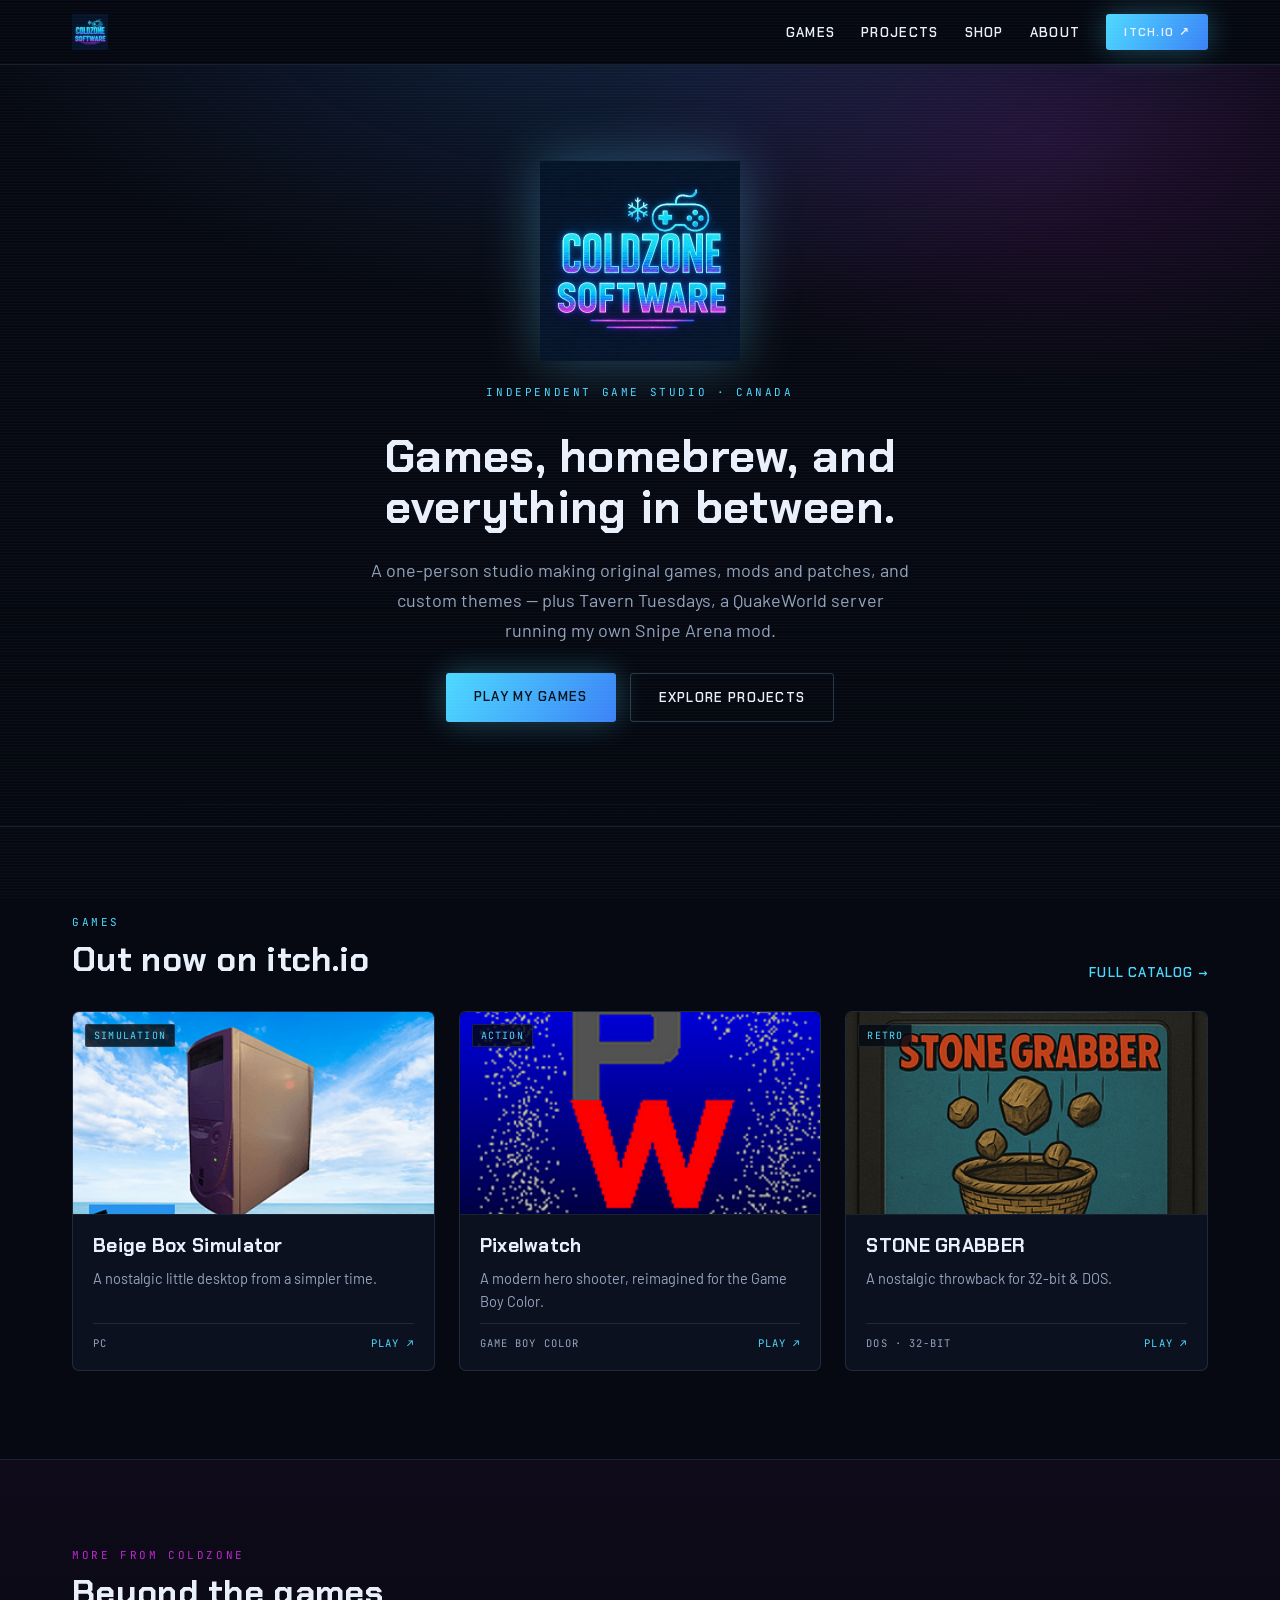
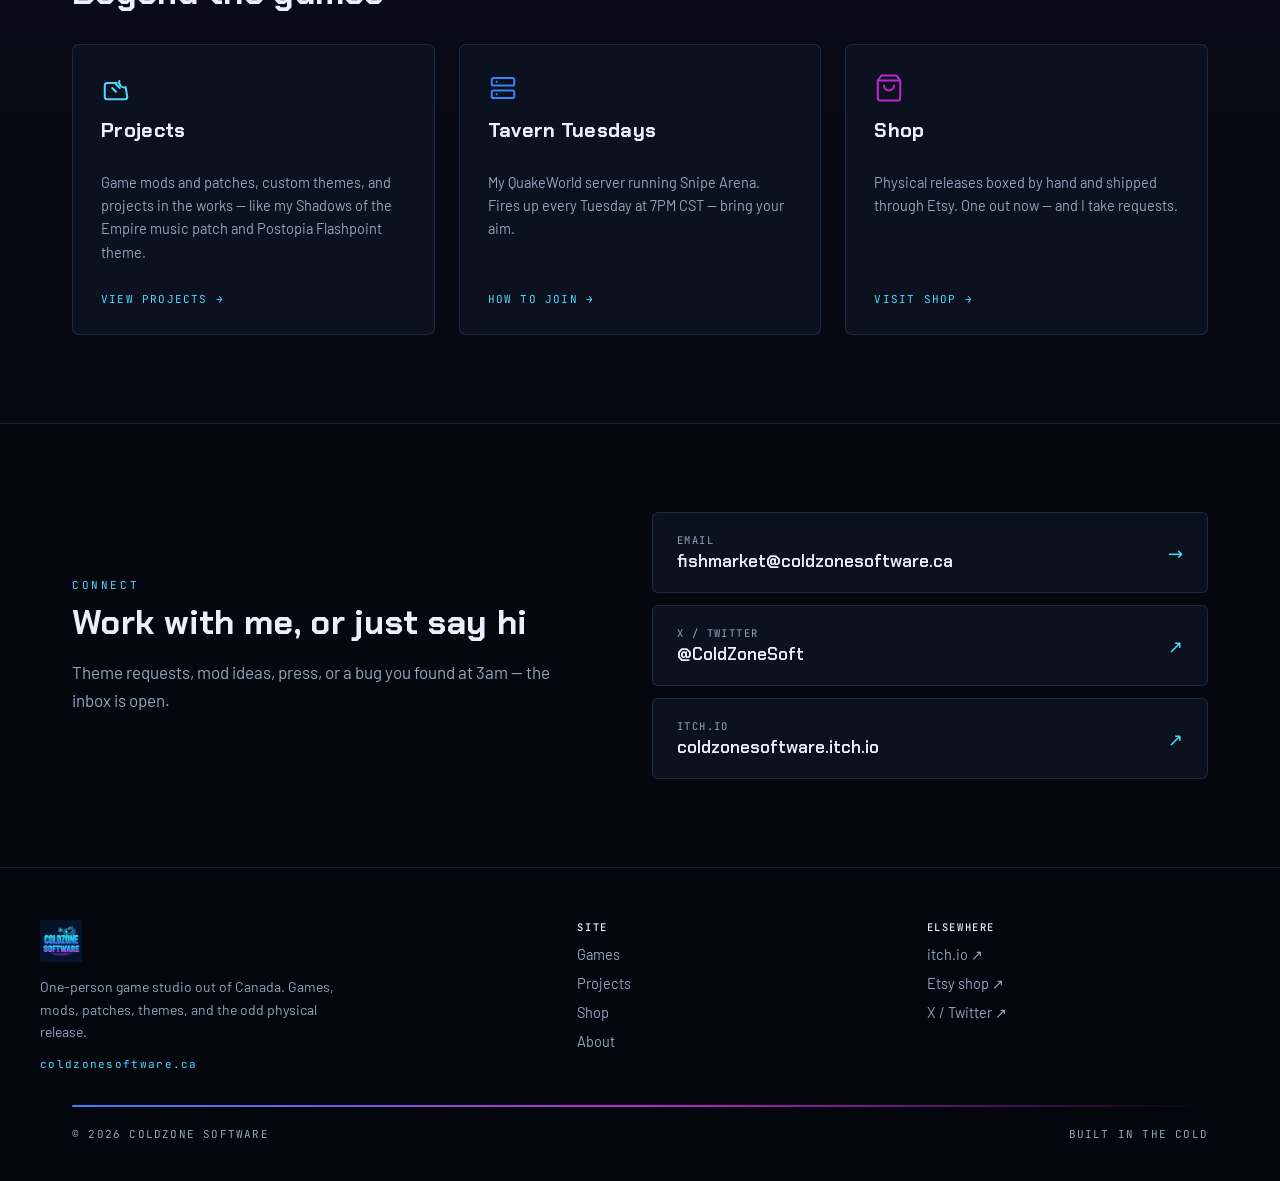
==== index.html @ 357dd663 "Add files via upload" ====
<!doctype html>
<html lang="en">
<head>
<meta charset="utf-8">
<meta name="viewport" content="width=device-width, initial-scale=1">
<title>ColdZone Software — Independent Game Studio</title>
<meta name="description" content="ColdZone Software — a one-person game studio out of Canada. Games, mods, patches, custom themes, and Tavern Tuesdays on QuakeWorld.">
<link rel="icon" href="assets/logo.jpg">
<link rel="preconnect" href="https://fonts.googleapis.com">
<link rel="preconnect" href="https://fonts.gstatic.com" crossorigin>
<link rel="stylesheet" href="https://fonts.googleapis.com/css2?family=Chakra+Petch:wght@500;600;700&family=Barlow:wght@400;500;600&family=JetBrains+Mono:wght@400;500&display=swap">
<link rel="stylesheet" href="assets/styles.css">
</head>
<body>
<div class="scanlines" aria-hidden="true"></div>

<!-- ============ HEADER ============ -->
<header class="nav">
  <div class="wrap">
    <a href="index.html" aria-label="ColdZone Software — home"><img class="nav-logo" src="assets/logo.jpg" alt="ColdZone Software"></a>
    <nav class="nav-links">
      <a href="index.html#games">GAMES</a>
      <a href="projects.html">PROJECTS</a>
      <a href="shop.html">SHOP</a>
      <a href="about.html">ABOUT</a>
      <a class="btn sm" href="https://coldzonesoftware.itch.io/" target="_blank" rel="noopener noreferrer">ITCH.IO ↗</a>
    </nav>
  </div>
</header>

<!-- ============ HERO ============ -->
<section class="hero" id="top">
  <div class="hero-glow" aria-hidden="true"></div>
  <div class="hero-grid" aria-hidden="true"></div>
  <div class="hero-inner">
    <img class="hero-logo" src="assets/logo.jpg" alt="ColdZone Software logo">
    <p class="eyebrow">INDEPENDENT GAME STUDIO · CANADA</p>
    <h1 class="h1" style="max-width:640px">Games, homebrew, and everything in between.</h1>
    <p class="lede">A one-person studio making original games, mods and patches, and custom themes — plus Tavern Tuesdays, a QuakeWorld server running my own Snipe Arena mod.</p>
    <div class="btn-row">
      <a class="btn" href="https://coldzonesoftware.itch.io/" target="_blank" rel="noopener noreferrer">PLAY MY GAMES</a>
      <a class="ghost" href="projects.html">EXPLORE PROJECTS</a>
    </div>
  </div>
</section>

<!-- ============ GAMES ============ -->
<section class="section" id="games">
  <div class="wrap">
    <div class="sec-head">
      <div>
        <p class="eyebrow">GAMES</p>
        <h2 class="h2">Out now on itch.io</h2>
      </div>
      <a class="arrow" href="https://coldzonesoftware.itch.io/" target="_blank" rel="noopener noreferrer">FULL CATALOG →</a>
    </div>

    <div class="grid g3">
      <a class="card link" href="https://coldzonesoftware.itch.io/" target="_blank" rel="noopener noreferrer">
        <div class="card-media"><img src="assets/beige-box.png" alt="Beige Box Simulator cover"><span class="tag">SIMULATION</span></div>
        <div class="card-body">
          <h3>Beige Box Simulator</h3>
          <p>A nostalgic little desktop from a simpler time.</p>
          <div class="card-foot"><span>PC</span><span style="color:var(--accent)">PLAY ↗</span></div>
        </div>
      </a>
      <a class="card link" href="https://coldzonesoftware.itch.io/" target="_blank" rel="noopener noreferrer">
        <div class="card-media"><img src="assets/pixelwatch.png" alt="Pixelwatch cover"><span class="tag">ACTION</span></div>
        <div class="card-body">
          <h3>Pixelwatch</h3>
          <p>A modern hero shooter, reimagined for the Game Boy Color.</p>
          <div class="card-foot"><span>GAME BOY COLOR</span><span style="color:var(--accent)">PLAY ↗</span></div>
        </div>
      </a>
      <a class="card link" href="https://coldzonesoftware.itch.io/" target="_blank" rel="noopener noreferrer">
        <div class="card-media"><img src="assets/stone-grabber.png" alt="STONE GRABBER cover"><span class="tag">RETRO</span></div>
        <div class="card-body">
          <h3>STONE GRABBER</h3>
          <p>A nostalgic throwback for 32-bit &amp; DOS.</p>
          <div class="card-foot"><span>DOS · 32-BIT</span><span style="color:var(--accent)">PLAY ↗</span></div>
        </div>
      </a>
    </div>
  </div>
</section>

<!-- ============ MORE FROM COLDZONE ============ -->
<section class="section divider tint-purple">
  <div class="wrap">
    <div style="margin-bottom:30px">
      <p class="eyebrow alt">MORE FROM COLDZONE</p>
      <h2 class="h2">Beyond the games</h2>
    </div>
    <div class="grid g3">
      <a class="card link pad" href="projects.html">
        <svg class="icon" viewBox="0 0 24 24" fill="none" stroke="#4dd9ff" stroke-width="1.6" stroke-linecap="round" stroke-linejoin="round" aria-hidden="true"><path d="M14.7 6.3a4 4 0 0 0 5 5L21 19a2 2 0 0 1-2 2H5a2 2 0 0 1-2-2v-9a2 2 0 0 1 2-2h7.7"></path><path d="m9 12 3 3"></path><path d="m12 9 3 3"></path></svg>
        <h3 style="font-size:20px;font-weight:700">Projects</h3>
        <p class="muted" style="font-size:14.5px;line-height:1.6;flex-grow:1">Game mods and patches, custom themes, and projects in the works — like my Shadows of the Empire music patch and Postopia Flashpoint theme.</p>
        <span class="mono" style="font-size:11px;letter-spacing:1.2px;color:var(--accent)">VIEW PROJECTS →</span>
      </a>
      <a class="card link pad" href="projects.html#servers">
        <svg class="icon" viewBox="0 0 24 24" fill="none" stroke="#3b82f6" stroke-width="1.6" stroke-linecap="round" stroke-linejoin="round" aria-hidden="true"><rect x="3" y="4" width="18" height="6" rx="1.5"></rect><rect x="3" y="14" width="18" height="6" rx="1.5"></rect><path d="M7 7h.01M7 17h.01"></path></svg>
        <h3 style="font-size:20px;font-weight:700">Tavern Tuesdays</h3>
        <p class="muted" style="font-size:14.5px;line-height:1.6;flex-grow:1">My QuakeWorld server running Snipe Arena. Fires up every Tuesday at 7PM CST — bring your aim.</p>
        <span class="mono" style="font-size:11px;letter-spacing:1.2px;color:var(--accent)">HOW TO JOIN →</span>
      </a>
      <a class="card link pad" href="shop.html">
        <svg class="icon" viewBox="0 0 24 24" fill="none" stroke="#c026d3" stroke-width="1.6" stroke-linecap="round" stroke-linejoin="round" aria-hidden="true"><path d="M6 2 3 6v14a2 2 0 0 0 2 2h14a2 2 0 0 0 2-2V6l-3-4z"></path><path d="M3 6h18"></path><path d="M16 10a4 4 0 0 1-8 0"></path></svg>
        <h3 style="font-size:20px;font-weight:700">Shop</h3>
        <p class="muted" style="font-size:14.5px;line-height:1.6;flex-grow:1">Physical releases boxed by hand and shipped through Etsy. One out now — and I take requests.</p>
        <span class="mono" style="font-size:11px;letter-spacing:1.2px;color:var(--accent)">VISIT SHOP →</span>
      </a>
    </div>
  </div>
</section>

<!-- ============ CONNECT ============ -->
<section class="section divider" id="contact" style="background:#04070e">
  <div class="wrap grid g2 center">
    <div>
      <p class="eyebrow">CONNECT</p>
      <h2 class="h2">Work with me, or just say hi</h2>
      <p class="muted" style="margin:14px 0 0;font-size:17px;line-height:1.65;max-width:480px">Theme requests, mod ideas, press, or a bug you found at 3am — the inbox is open.</p>
    </div>
    <div class="stack gap12">
      <a class="contact-row" href="mailto:fishmarket@coldzonesoftware.ca">
        <span class="stack" style="gap:3px"><span class="k">EMAIL</span><span class="v">fishmarket@coldzonesoftware.ca</span></span>
        <span aria-hidden="true" style="color:var(--accent);font-size:18px">→</span>
      </a>
      <a class="contact-row" href="https://x.com/ColdZoneSoft" target="_blank" rel="noopener noreferrer">
        <span class="stack" style="gap:3px"><span class="k">X / TWITTER</span><span class="v">@ColdZoneSoft</span></span>
        <span aria-hidden="true" style="color:var(--accent);font-size:18px">↗</span>
      </a>
      <a class="contact-row" href="https://coldzonesoftware.itch.io/" target="_blank" rel="noopener noreferrer">
        <span class="stack" style="gap:3px"><span class="k">ITCH.IO</span><span class="v">coldzonesoftware.itch.io</span></span>
        <span aria-hidden="true" style="color:var(--accent);font-size:18px">↗</span>
      </a>
    </div>
  </div>
</section>

<!-- ============ FOOTER ============ -->
<footer class="foot">
  <div class="wrap foot-grid">
    <div class="stack gap14">
      <img src="assets/logo.jpg" alt="ColdZone Software" style="height:42px;width:auto">
      <p class="muted" style="margin:0;font-size:14px;line-height:1.6;max-width:300px">One-person game studio out of Canada. Games, mods, patches, themes, and the odd physical release.</p>
      <p class="mono" style="margin:0;font-size:11px;letter-spacing:1.3px;color:var(--accent)">coldzonesoftware.ca</p>
    </div>
    <div class="foot-col">
      <h4>SITE</h4>
      <a href="index.html#games">Games</a>
      <a href="projects.html">Projects</a>
      <a href="shop.html">Shop</a>
      <a href="about.html">About</a>
    </div>
    <div class="foot-col">
      <h4>ELSEWHERE</h4>
      <a href="https://coldzonesoftware.itch.io/" target="_blank" rel="noopener noreferrer">itch.io ↗</a>
      <a href="https://www.etsy.com/shop/ColdZoneSoftware" target="_blank" rel="noopener noreferrer">Etsy shop ↗</a>
      <a href="https://x.com/ColdZoneSoft" target="_blank" rel="noopener noreferrer">X / Twitter ↗</a>
    </div>
  </div>
  <div class="wrap">
    <div class="foot-line" aria-hidden="true"></div>
    <div class="foot-bar"><span>© 2026 COLDZONE SOFTWARE</span><span>BUILT IN THE COLD</span></div>
  </div>
</footer>

</body>
</html>
---- assets/styles.css ----
/* ============================================================
   ColdZone Software — site styles
   Edit colours, fonts and spacing here in one place.
   ============================================================ */

:root{
  --bg:#060911;
  --surface:#0c111f;
  --surface2:#121a2c;
  --line:rgba(150,190,230,0.14);
  --line-strong:rgba(150,190,230,0.26);
  --text:#eaf0fb;
  --muted:#94a4be;
  --accent:#4dd9ff;   /* main neon (cyan)  — change to re-tint the whole site */
  --accent2:#c026d3;  /* secondary neon (magenta) */
  --blue:#3b82f6;
  --green:#3ddc84;
  --display:'Chakra Petch',system-ui,sans-serif;
  --body:'Barlow',system-ui,sans-serif;
  --mono:'JetBrains Mono',ui-monospace,monospace;
  --max:1200px;
}

*{box-sizing:border-box}
html{scroll-behavior:smooth}
body{
  margin:0;
  background:var(--bg);
  color:var(--text);
  font-family:var(--body);
  -webkit-font-smoothing:antialiased;
  overflow-x:hidden;
}
h1,h2,h3,h4{font-family:var(--display);margin:0;letter-spacing:.3px}
a{color:var(--accent);text-decoration:none}
img{display:block;max-width:100%}
::selection{background:var(--accent2);color:#fff}

.wrap{max-width:var(--max);margin:0 auto;padding-left:32px;padding-right:32px}
.mono{font-family:var(--mono)}
.muted{color:var(--muted)}

/* scanline overlay ------------------------------------------------ */
.scanlines{
  position:fixed;inset:0;pointer-events:none;z-index:500;
  background-image:repeating-linear-gradient(rgba(255,255,255,.025) 0 1px, transparent 1px 3px);
}

/* header / nav ---------------------------------------------------- */
.nav{
  position:sticky;top:0;z-index:400;width:100%;
  background:rgba(6,9,17,.88);backdrop-filter:blur(12px);
  border-bottom:1px solid var(--line);
}
.nav .wrap{display:flex;align-items:center;justify-content:space-between;gap:24px;padding-top:14px;padding-bottom:14px}
.nav-logo{height:36px;width:auto}
.nav-links{display:flex;align-items:center;gap:26px;font-family:var(--display);font-size:13px;font-weight:600;letter-spacing:1.3px}
.nav-links a{color:var(--text);transition:color .15s ease}
.nav-links a:hover,.nav-links a.active{color:var(--accent)}

/* buttons --------------------------------------------------------- */
.btn,.ghost{
  font-family:var(--display);font-size:13px;font-weight:600;letter-spacing:1.3px;
  padding:15px 28px;border-radius:3px;display:inline-block;cursor:pointer;
  transition:filter .15s ease,transform .15s ease,border-color .15s ease,background .15s ease,color .15s ease;
}
.btn{color:#04121a;background:linear-gradient(120deg,var(--accent),var(--blue));box-shadow:0 0 30px rgba(77,217,255,.32);border:0}
.btn:hover{filter:brightness(1.08);transform:translateY(-1px)}
.btn.alt{color:#0b0313;background:linear-gradient(120deg,var(--accent),var(--accent2));box-shadow:0 0 30px rgba(192,38,212,.35)}
.ghost{color:var(--text);border:1px solid var(--line-strong);background:transparent}
.ghost:hover{border-color:var(--accent);color:var(--accent);background:rgba(77,217,255,.06)}
.btn.sm,.ghost.sm{font-size:12px;padding:10px 18px}
.arrow{display:inline-flex;align-items:center;gap:9px;font-family:var(--display);font-size:13px;font-weight:600;letter-spacing:1.2px;color:var(--accent);transition:gap .15s ease}
.arrow:hover{gap:14px}

/* sections -------------------------------------------------------- */
.section{padding:88px 0}
.section.tight{padding:64px 0}
.eyebrow{margin:0 0 8px;font-family:var(--mono);font-size:11px;letter-spacing:2.6px;color:var(--accent)}
.eyebrow.alt{color:var(--accent2)}
.h1{font-size:46px;font-weight:700;line-height:1.1}
.h2{font-size:34px;font-weight:700}
.sec-head{display:flex;align-items:flex-end;justify-content:space-between;gap:24px;margin-bottom:30px;flex-wrap:wrap}
.divider{border-top:1px solid var(--line)}
.tint-purple{background:linear-gradient(180deg, rgba(192,38,212,.05), transparent 55%)}
.tint-blue{background:linear-gradient(180deg, rgba(59,130,246,.05), transparent 55%)}

/* hero ------------------------------------------------------------ */
.hero{position:relative;overflow:hidden;border-bottom:1px solid var(--line)}
.hero-glow{position:absolute;inset:0;background-image:radial-gradient(1100px 520px at 50% -10%, rgba(59,130,246,.2), transparent 62%), radial-gradient(760px 420px at 82% 10%, rgba(192,38,212,.15), transparent 60%)}
.hero-grid{position:absolute;left:0;right:0;bottom:0;height:240px;overflow:hidden}
.hero-grid::before{content:"";position:absolute;left:-30%;right:-30%;bottom:-60px;height:420px;background-image:repeating-linear-gradient(rgba(77,217,255,.16) 0 1px, transparent 1px 58px), repeating-linear-gradient(90deg, rgba(77,217,255,.16) 0 1px, transparent 1px 58px);transform:perspective(300px) rotateX(64deg);transform-origin:bottom center}
.hero-grid::after{content:"";position:absolute;inset:0;background-image:linear-gradient(to bottom, var(--bg) 0%, rgba(6,9,17,0) 45%, var(--bg) 100%)}
.hero-inner{position:relative;max-width:820px;margin:0 auto;padding:96px 32px 104px;display:flex;flex-direction:column;align-items:center;text-align:center;gap:24px}
.hero-logo{width:200px;max-width:70vw;height:auto;filter:drop-shadow(0 0 28px rgba(93,201,255,.35))}
.lede{font-size:18px;line-height:1.65;color:var(--muted);max-width:540px;margin:0}
.btn-row{display:flex;gap:14px;flex-wrap:wrap;justify-content:center;padding-top:4px}

/* page hero (inner pages) ---------------------------------------- */
.page-hero{position:relative;overflow:hidden;border-bottom:1px solid var(--line)}
.page-hero .wrap{position:relative;padding-top:70px;padding-bottom:52px}

/* grids ----------------------------------------------------------- */
.grid{display:grid;gap:24px}
.g2{grid-template-columns:repeat(2,minmax(0,1fr))}
.g3{grid-template-columns:repeat(3,minmax(0,1fr))}
.g4{grid-template-columns:repeat(4,minmax(0,1fr))}

/* cards ----------------------------------------------------------- */
.card{
  display:flex;flex-direction:column;background:var(--surface);
  border:1px solid var(--line);border-radius:7px;overflow:hidden;color:var(--text);
  transition:transform .18s ease,border-color .18s ease,box-shadow .18s ease;
}
.card.link:hover{transform:translateY(-3px);border-color:rgba(77,217,255,.45);box-shadow:0 14px 44px rgba(0,0,0,.6)}
.card.pad{padding:28px;gap:14px}
.card-media{position:relative;aspect-ratio:16/9;background:#050810;border-bottom:1px solid var(--line);overflow:hidden}
.card-media.sq{aspect-ratio:1/1}
.card-media img{position:absolute;inset:0;width:100%;height:100%;object-fit:cover}
.card-media img.fit{object-fit:contain}
.card-media img.fit.pad{padding:24px}
.tag{position:absolute;top:12px;left:12px;font-family:var(--mono);font-size:10px;letter-spacing:1.2px;padding:4px 8px;border-radius:2px;background:rgba(6,9,17,.82);border:1px solid var(--line);color:var(--accent)}
.tag.green{background:rgba(61,220,132,.14);color:var(--green)}
.tag.dev{background:rgba(192,38,212,.14);color:#e879f9}
.card-body{padding:18px 20px 20px;display:flex;flex-direction:column;gap:9px;flex-grow:1}
.card-body h3{font-size:19px;font-weight:700}
.card-body p{margin:0;font-size:14.5px;line-height:1.6;color:var(--muted);flex-grow:1}
.card-foot{display:flex;align-items:center;justify-content:space-between;gap:12px;padding-top:12px;border-top:1px solid var(--line);font-family:var(--mono);font-size:10.5px;letter-spacing:1.1px;color:var(--muted)}
.chip{font-family:var(--mono);font-size:10px;letter-spacing:1px;padding:4px 8px;border-radius:2px;background:rgba(150,190,230,.08);color:var(--muted)}
.chips{display:flex;gap:8px;flex-wrap:wrap}
.icon{width:30px;height:30px}

/* section sub-labels --------------------------------------------- */
.subhead{display:flex;align-items:center;gap:12px;margin:28px 0 20px}
.subhead .dot{width:8px;height:8px;border-radius:50%;display:inline-block}
.subhead .rule{flex-grow:1;height:1px;background:var(--line)}
.subhead h3{font-family:var(--mono);font-size:12px;font-weight:500;letter-spacing:2px;color:var(--text)}

/* filter tabs ----------------------------------------------------- */
.filters{position:sticky;top:65px;z-index:300;background:rgba(6,9,17,.92);backdrop-filter:blur(12px);border-bottom:1px solid var(--line)}
.filters .wrap{display:flex;align-items:center;gap:10px;flex-wrap:wrap;padding-top:16px;padding-bottom:16px}
.tab{font-family:var(--display);font-size:13px;font-weight:600;letter-spacing:1.1px;padding:11px 20px;border-radius:3px;border:1px solid var(--line);background:transparent;color:var(--muted);cursor:pointer;transition:all .15s ease}
.tab:hover{color:var(--text);border-color:var(--line-strong)}
.tab.active{background:rgba(77,217,255,.1);border-color:rgba(77,217,255,.5);color:var(--accent);box-shadow:0 0 18px rgba(77,217,255,.15)}

/* server panel ---------------------------------------------------- */
.server{display:grid;grid-template-columns:1.15fr 1fr;border:1px solid var(--line-strong);border-radius:9px;overflow:hidden;background:var(--surface);box-shadow:0 22px 70px rgba(0,0,0,.5)}
.server-main{padding:32px 38px;display:flex;flex-direction:column;gap:14px;border-right:1px solid var(--line)}
.server-spec{padding:32px 36px;display:flex;flex-direction:column;justify-content:center;gap:2px;background:var(--surface2);font-family:var(--mono)}
.spec-row{display:flex;justify-content:space-between;gap:16px;padding:14px 0;border-bottom:1px solid var(--line)}
.spec-row:last-child{border-bottom:0}
.spec-row .k{font-size:10.5px;letter-spacing:1.3px;color:var(--muted)}
.spec-row .v{font-size:13px;color:var(--text)}
.spec-row .v.accent{color:var(--accent)}
.badge{font-family:var(--mono);font-size:11px;letter-spacing:1.3px;padding:4px 10px;border-radius:2px}
.badge.qw{background:rgba(77,217,255,.1);color:var(--accent)}
.badge.day{background:rgba(192,38,212,.12);color:#e879f9}

/* contact rows ---------------------------------------------------- */
.contact-row{display:flex;align-items:center;justify-content:space-between;gap:16px;padding:20px 24px;border:1px solid var(--line);border-radius:6px;background:var(--surface);color:var(--text)}
.contact-row:hover{border-color:var(--accent)}
.contact-row .k{font-family:var(--mono);font-size:10.5px;letter-spacing:1.4px;color:var(--muted)}
.contact-row .v{font-family:var(--display);font-size:17px;font-weight:600}

/* footer ---------------------------------------------------------- */
.foot{border-top:1px solid var(--line);background:#03060c}
.foot-grid{display:grid;grid-template-columns:1.6fr 1fr 1fr;gap:36px;padding:52px 0 34px}
.foot a{color:var(--muted);transition:color .15s ease;font-size:14.5px}
.foot a:hover{color:var(--accent)}
.foot h4{font-family:var(--mono);font-size:10.5px;font-weight:500;letter-spacing:1.6px;color:var(--text)}
.foot .stack > img{align-self:flex-start}   /* keep the footer logo its natural size, not stretched */
.foot-col{display:flex;flex-direction:column;gap:11px}
.foot-line{height:2px;width:100%;background-image:linear-gradient(90deg,var(--blue),var(--accent2),transparent);border-radius:2px;margin-bottom:20px}
.foot-bar{display:flex;align-items:center;justify-content:space-between;gap:16px;flex-wrap:wrap;font-family:var(--mono);font-size:11px;letter-spacing:1.2px;color:var(--muted);padding-bottom:40px}

/* utilities ------------------------------------------------------- */
.stack{display:flex;flex-direction:column}
.gap12{gap:12px}.gap14{gap:14px}.gap18{gap:18px}.gap22{gap:22px}
.center{align-items:center}
.mt4{margin-top:4px}.mt8{margin-top:8px}

/* responsive ------------------------------------------------------ */
@media (max-width:1000px){
  .g2,.g3,.g4{grid-template-columns:1fr}
  .section{padding:60px 0}
  .h1{font-size:36px}
  .h2{font-size:26px}
  .wrap{padding-left:20px;padding-right:20px}
  .nav .wrap{flex-wrap:wrap;gap:14px}
  .server{grid-template-columns:1fr}
  .foot-grid{grid-template-columns:1fr;gap:28px}
  .hero-inner{padding:56px 20px 64px}
}
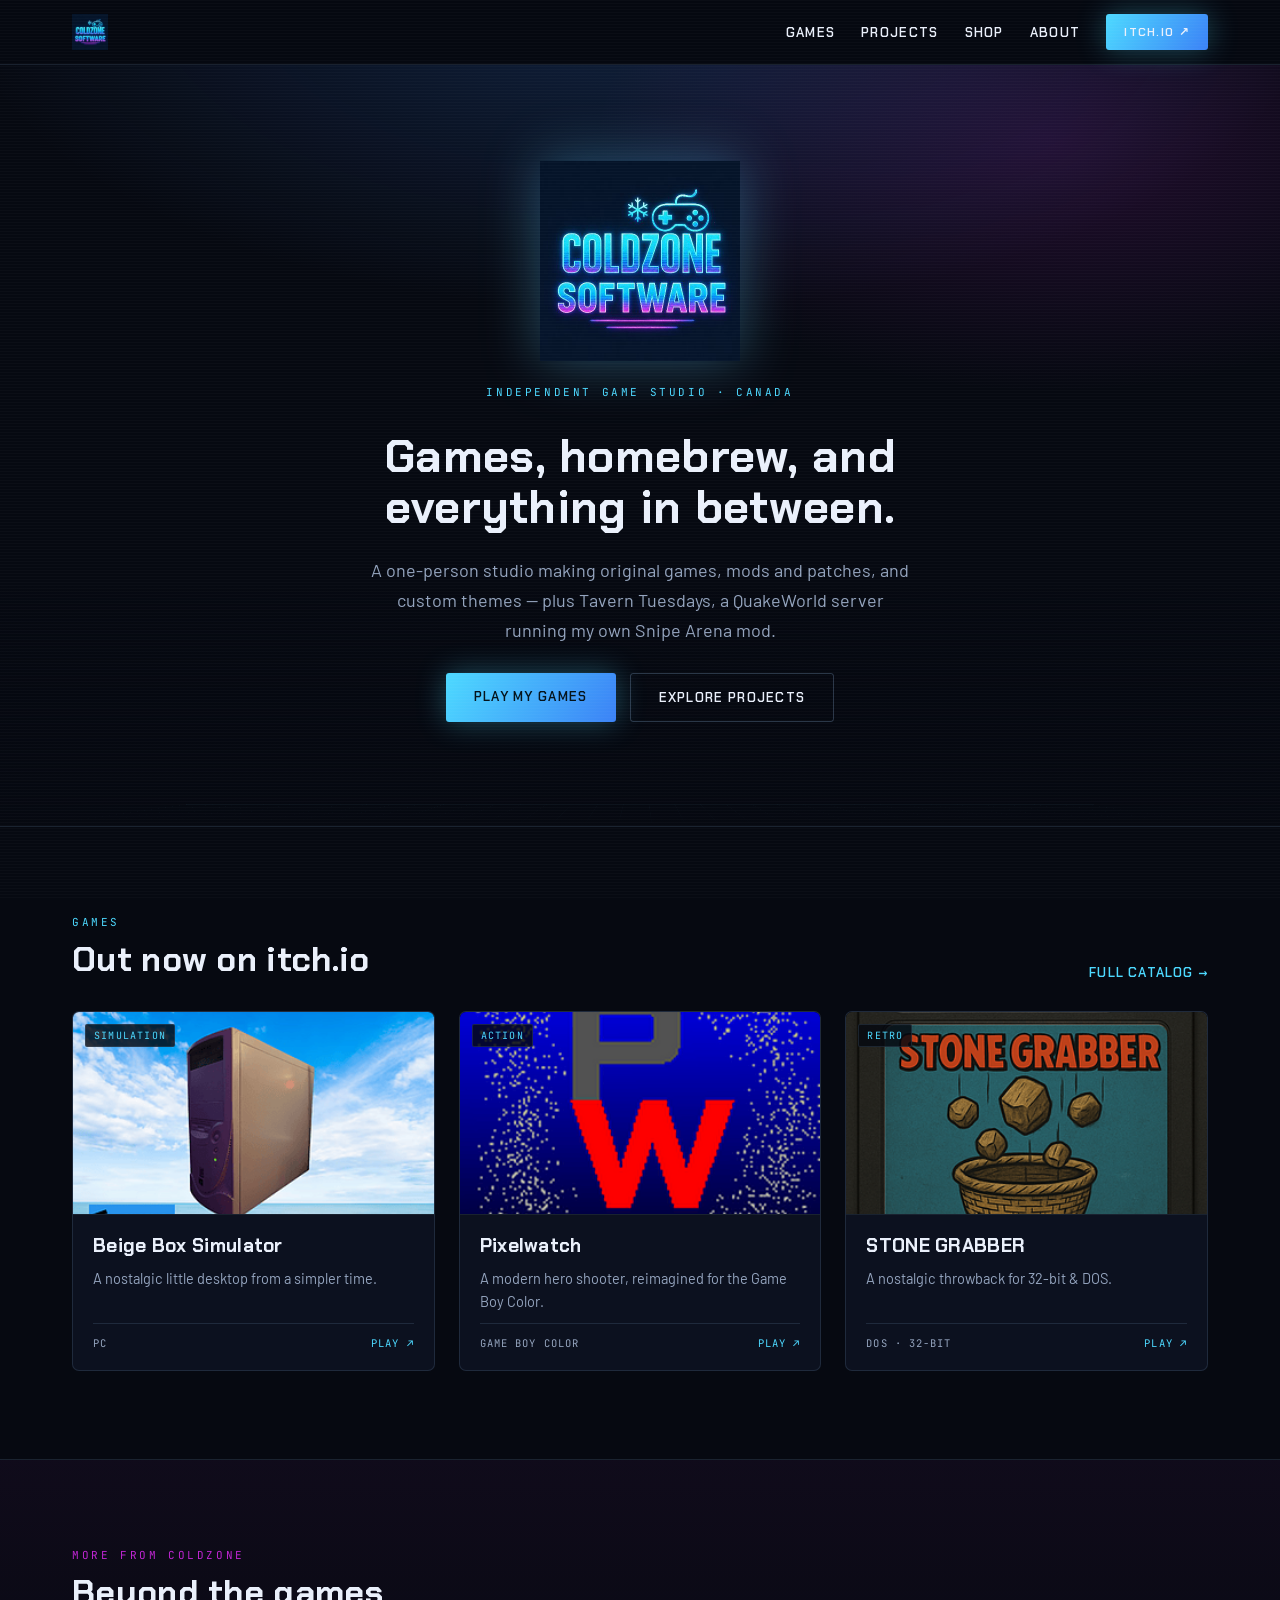
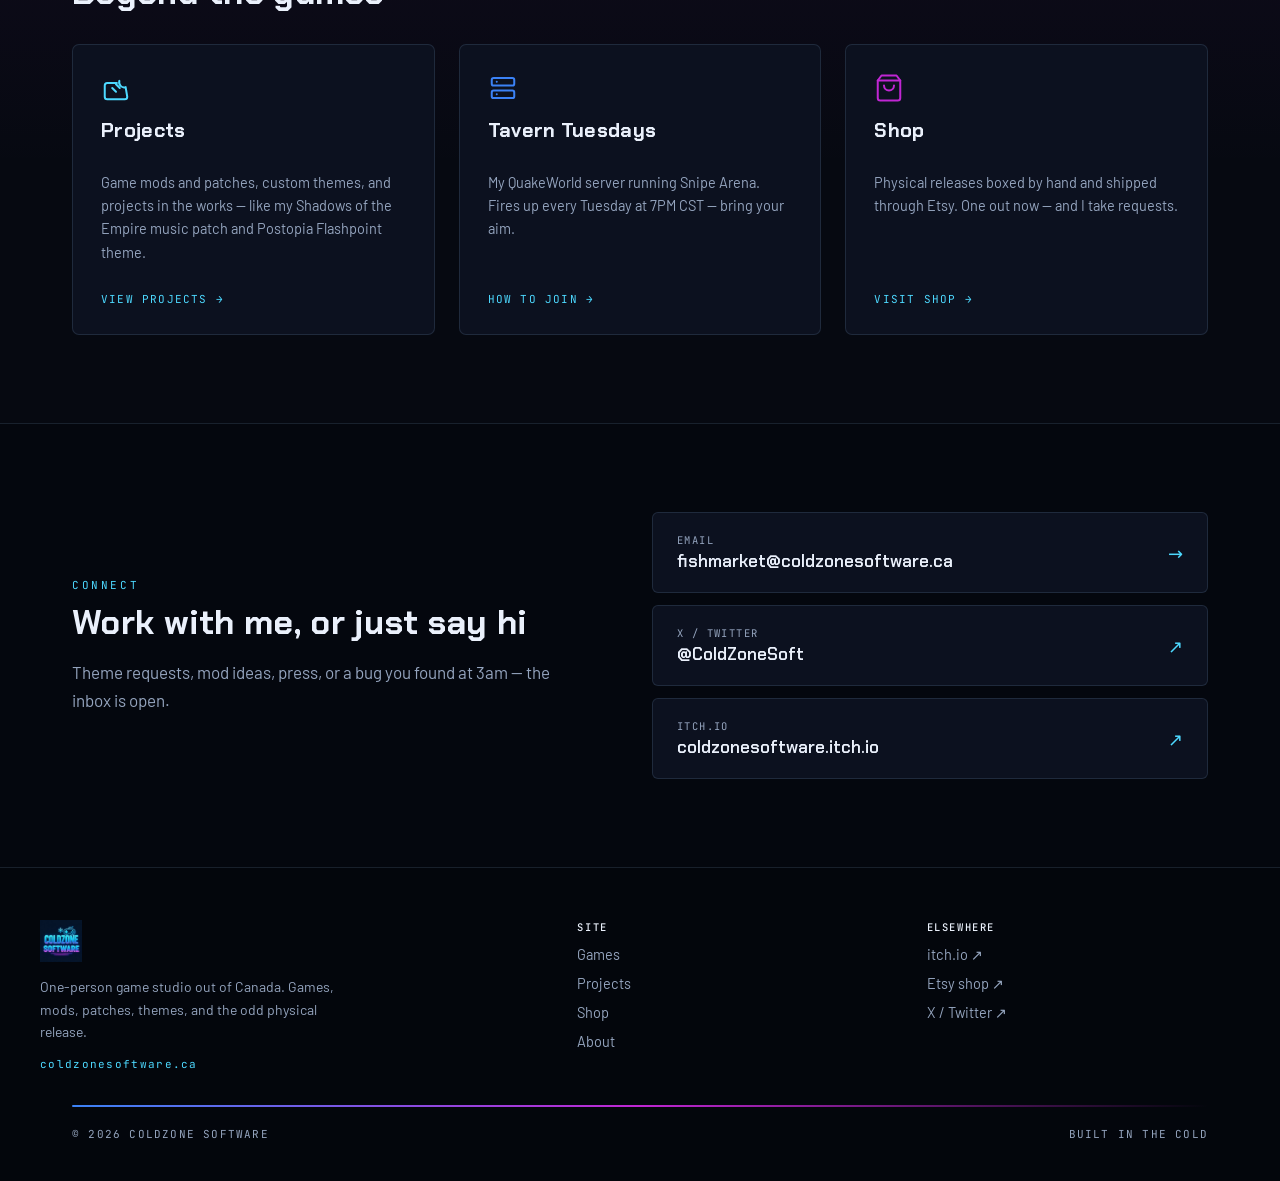
==== commit 54cb0e2d: "Update game links in index.html" ====
--- a/index.html
+++ b/index.html
@@ -56,7 +56,7 @@
     </div>
 
     <div class="grid g3">
-      <a class="card link" href="https://coldzonesoftware.itch.io/" target="_blank" rel="noopener noreferrer">
+      <a class="card link" href="https://coldzonesoftware.itch.io/beige-box-simulator" target="_blank" rel="noopener noreferrer">
         <div class="card-media"><img src="assets/beige-box.png" alt="Beige Box Simulator cover"><span class="tag">SIMULATION</span></div>
         <div class="card-body">
           <h3>Beige Box Simulator</h3>
@@ -64,7 +64,7 @@
           <div class="card-foot"><span>PC</span><span style="color:var(--accent)">PLAY ↗</span></div>
         </div>
       </a>
-      <a class="card link" href="https://coldzonesoftware.itch.io/" target="_blank" rel="noopener noreferrer">
+      <a class="card link" href="https://coldzonesoftware.itch.io/pixelwatch" target="_blank" rel="noopener noreferrer">
         <div class="card-media"><img src="assets/pixelwatch.png" alt="Pixelwatch cover"><span class="tag">ACTION</span></div>
         <div class="card-body">
           <h3>Pixelwatch</h3>
@@ -72,7 +72,7 @@
           <div class="card-foot"><span>GAME BOY COLOR</span><span style="color:var(--accent)">PLAY ↗</span></div>
         </div>
       </a>
-      <a class="card link" href="https://coldzonesoftware.itch.io/" target="_blank" rel="noopener noreferrer">
+      <a class="card link" href="https://coldzonesoftware.itch.io/stone-grabber" target="_blank" rel="noopener noreferrer">
         <div class="card-media"><img src="assets/stone-grabber.png" alt="STONE GRABBER cover"><span class="tag">RETRO</span></div>
         <div class="card-body">
           <h3>STONE GRABBER</h3>
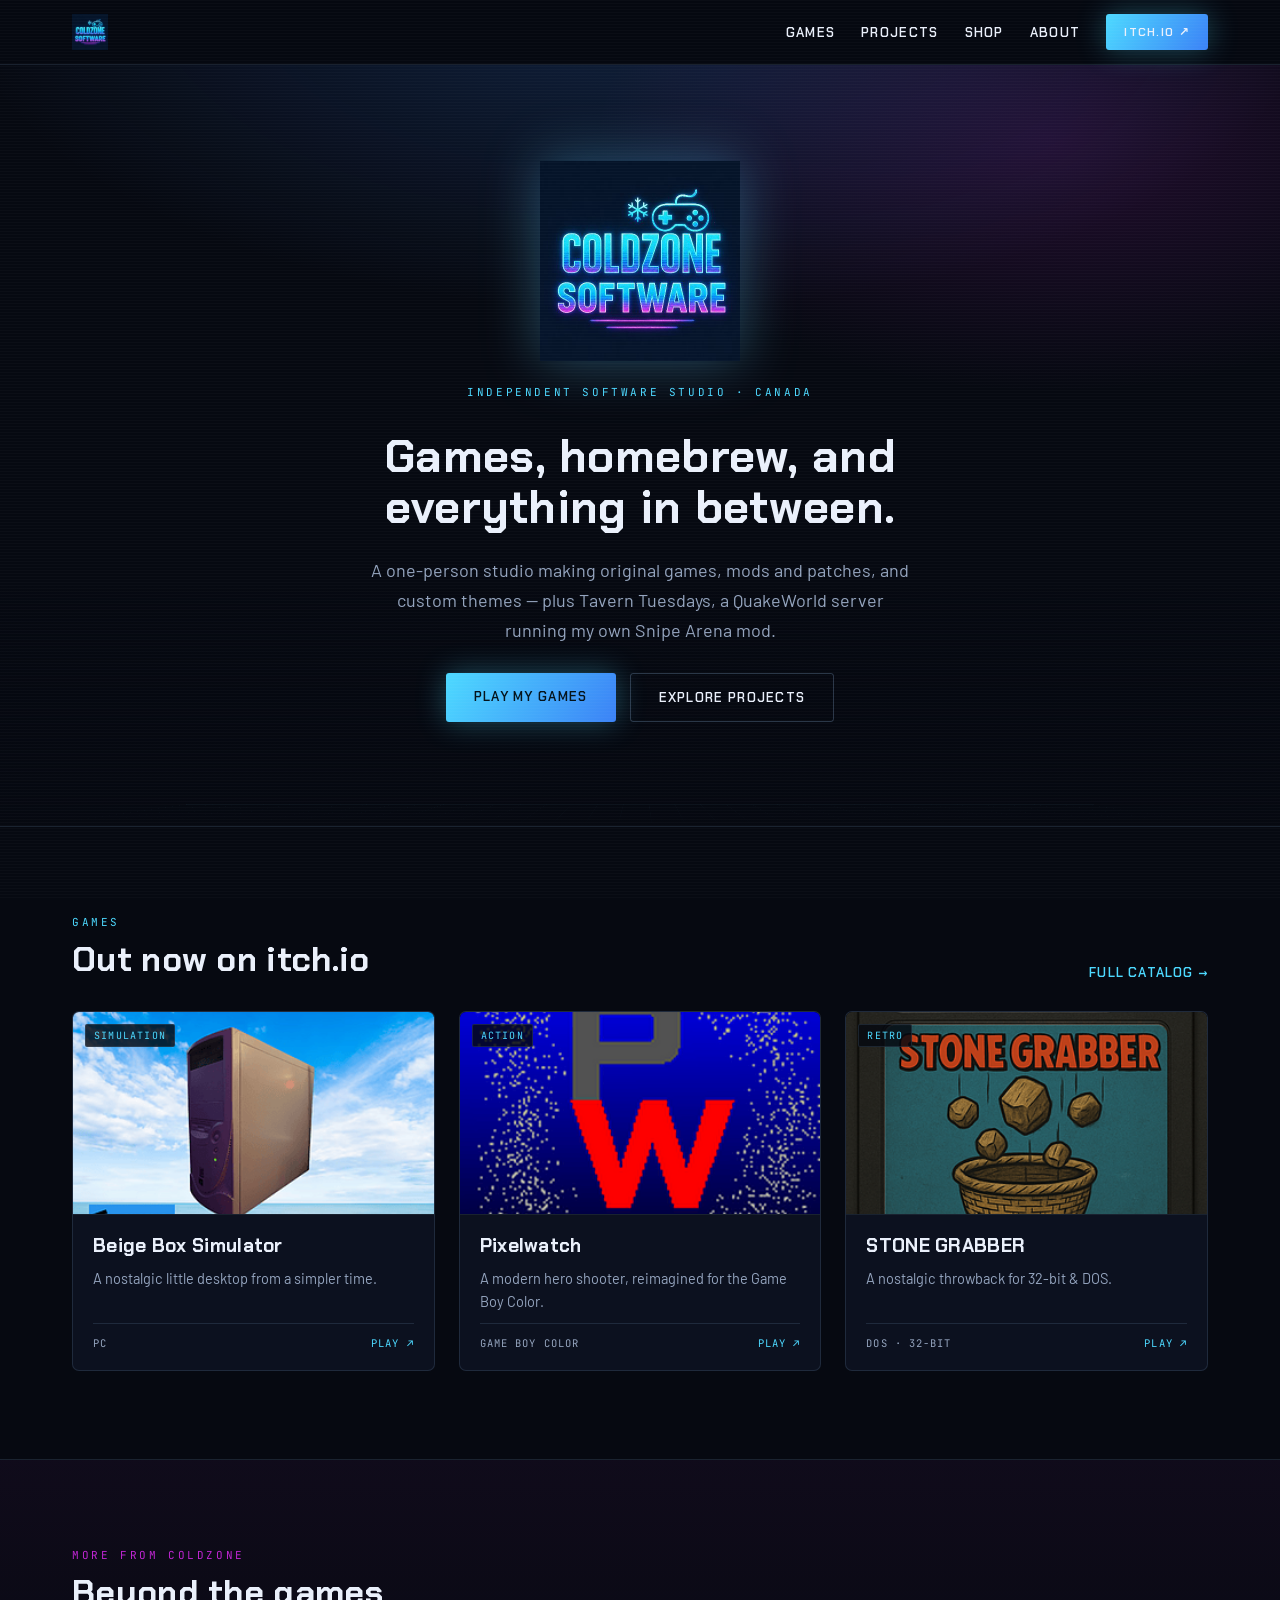
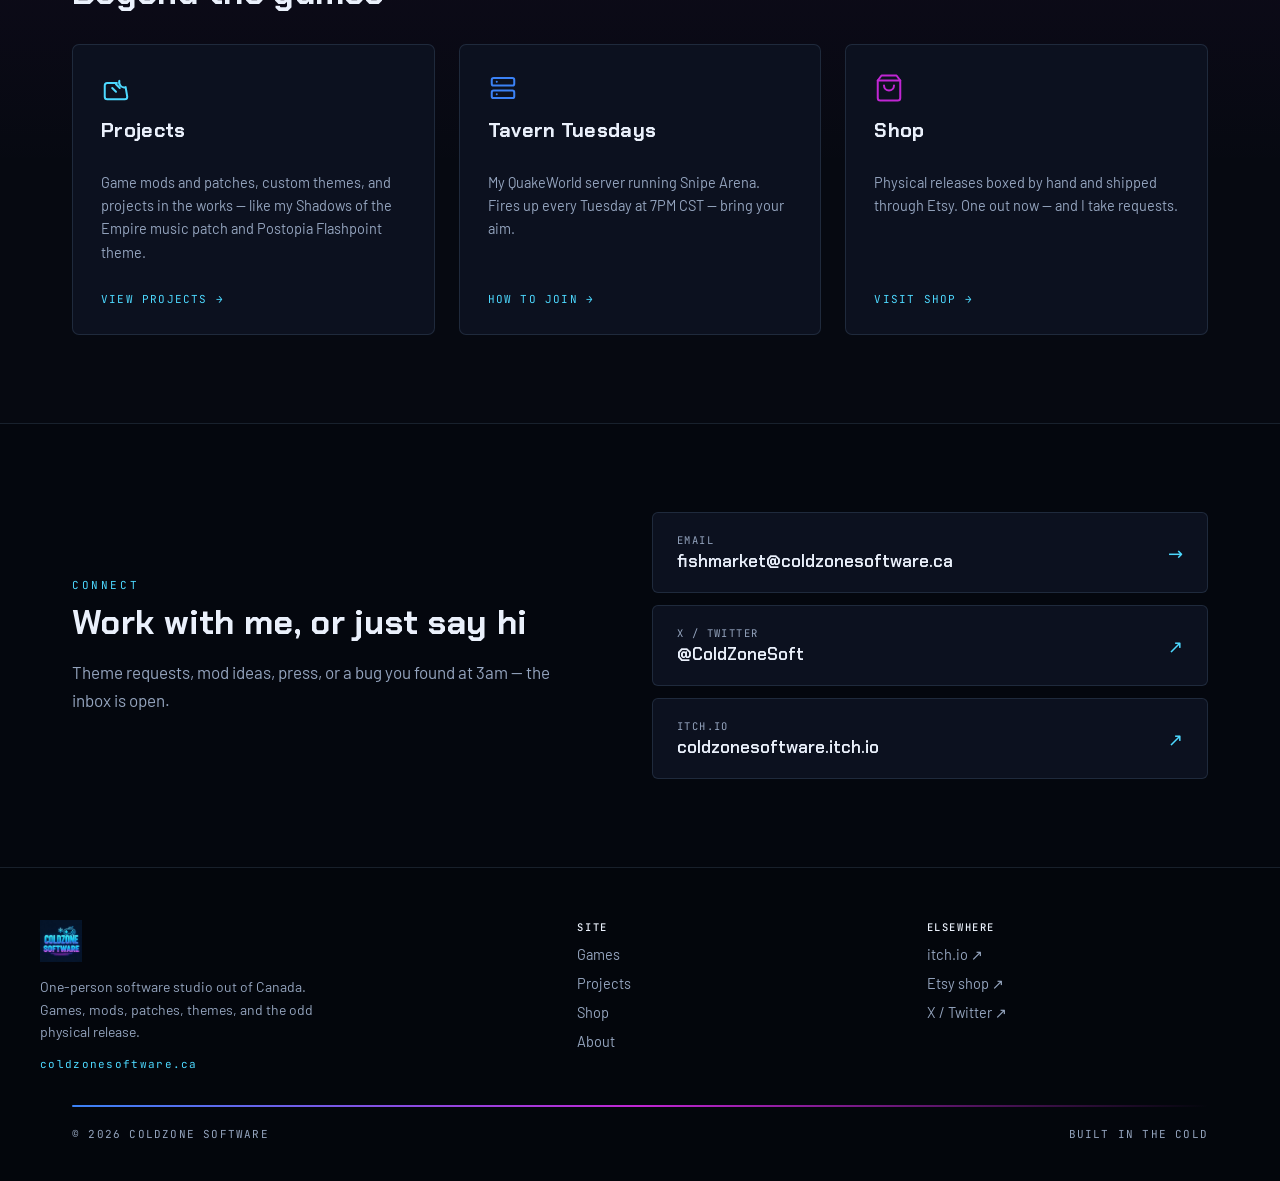
==== commit 23dc6629: "Update studio description from game to software" ====
--- a/index.html
+++ b/index.html
@@ -3,8 +3,8 @@
 <head>
 <meta charset="utf-8">
 <meta name="viewport" content="width=device-width, initial-scale=1">
-<title>ColdZone Software — Independent Game Studio</title>
-<meta name="description" content="ColdZone Software — a one-person game studio out of Canada. Games, mods, patches, custom themes, and Tavern Tuesdays on QuakeWorld.">
+<title>ColdZone Software — Independent Software Studio</title>
+<meta name="description" content="ColdZone Software — a one-person software studio out of Canada. Games, mods, patches, custom themes, and Tavern Tuesdays on QuakeWorld.">
 <link rel="icon" href="assets/logo.jpg">
 <link rel="preconnect" href="https://fonts.googleapis.com">
 <link rel="preconnect" href="https://fonts.gstatic.com" crossorigin>
@@ -34,7 +34,7 @@
   <div class="hero-grid" aria-hidden="true"></div>
   <div class="hero-inner">
     <img class="hero-logo" src="assets/logo.jpg" alt="ColdZone Software logo">
-    <p class="eyebrow">INDEPENDENT GAME STUDIO · CANADA</p>
+    <p class="eyebrow">INDEPENDENT SOFTWARE STUDIO · CANADA</p>
     <h1 class="h1" style="max-width:640px">Games, homebrew, and everything in between.</h1>
     <p class="lede">A one-person studio making original games, mods and patches, and custom themes — plus Tavern Tuesdays, a QuakeWorld server running my own Snipe Arena mod.</p>
     <div class="btn-row">
@@ -144,7 +144,7 @@
   <div class="wrap foot-grid">
     <div class="stack gap14">
       <img src="assets/logo.jpg" alt="ColdZone Software" style="height:42px;width:auto">
-      <p class="muted" style="margin:0;font-size:14px;line-height:1.6;max-width:300px">One-person game studio out of Canada. Games, mods, patches, themes, and the odd physical release.</p>
+      <p class="muted" style="margin:0;font-size:14px;line-height:1.6;max-width:300px">One-person software studio out of Canada. Games, mods, patches, themes, and the odd physical release.</p>
       <p class="mono" style="margin:0;font-size:11px;letter-spacing:1.3px;color:var(--accent)">coldzonesoftware.ca</p>
     </div>
     <div class="foot-col">
